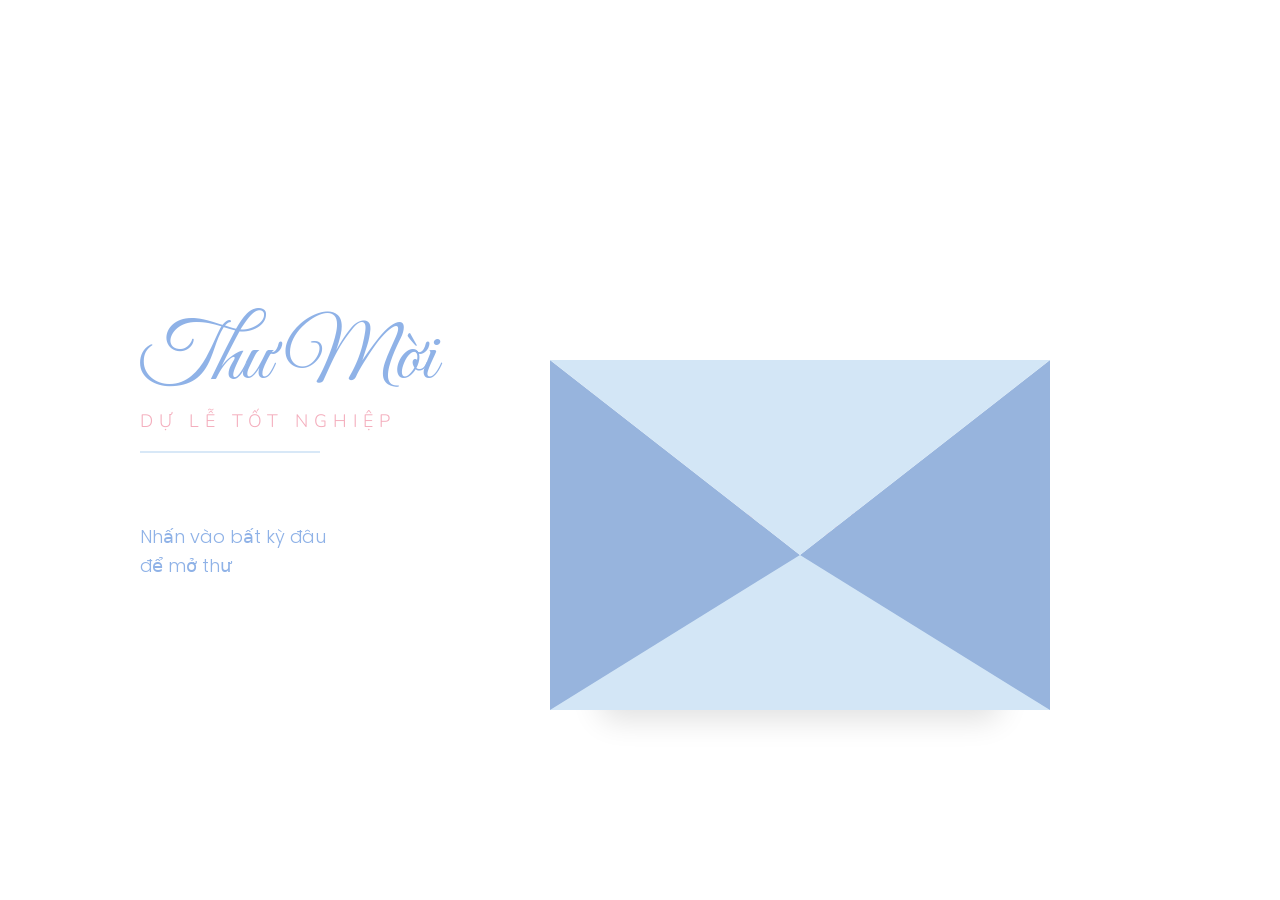
==== index.html @ f6ad63ce "Update index.html" ====
<!DOCTYPE html>
<html lang="vi">

<head>
    <meta charset="UTF-8">
    <meta name="viewport" content="width=device-width, initial-scale=1.0">
    <title>Graduation Invitation</title>

    <link rel="stylesheet" href="letter_style.css">

    <link rel="preconnect" href="https://fonts.googleapis.com">
    <link rel="preconnect" href="https://fonts.gstatic.com" crossorigin>

    <link href="https://fonts.googleapis.com/css2?family=Great+Vibes&family=Caveat:wght@700&family=Antonio:wght@300;400;500&family=Poppins:wght@300;400;500;600&display=swap" rel="stylesheet">
    <link href="https://fonts.googleapis.com/css2?family=Nunito:wght@300;400;500;600;700&display=swap" rel="stylesheet">
</head>

<body>

    <!-- ================= FULL INVITATION ================= -->

    <div class="invitation-full">

        <div class="invitation-card">

            <div class="invitation-hat">
                <img src="hat.svg" alt="">
            </div>

            

            <div class="guest-label">
                THÂN MỜI
            </div>

            <div class="guest-name-full" id="guestNameFull">
                Gia đình
            </div>

            <div class="invitation-title-small">
                ĐẾN DỰ
            </div>

            <div class="invitation-title">
                LỄ TỐT NGHIỆP
            </div>

            <!-- Calendar -->

            <div class="calendar-full">

                <div class="calendar-left">

                    <div class="calendar-line"></div>

                    <div class="calendar-text">
                        CHỦ NHẬT
                    </div>

                    <div class="calendar-line"></div>

                </div>

                <div class="calendar-middle">

                    <div class="month-full">
                        THÁNG 7
                    </div>

                    <div class="day-full">
                        05
                    </div>

                    <div class="year-full">
                        2026
                    </div>

                </div>

                <div class="calendar-right">

                    <div class="calendar-line"></div>

                    <div class="calendar-text">
                        16H00
                    </div>

                    <div class="calendar-line"></div>

                </div>

            </div>

            <!-- Information -->

            <div class="info-full">

                <div class="info-row">

                    <div class="info-icon location">
                        📍
                    </div>

                    <div class="info-content">

                        <div class="info-title">
                            Hội trường Nguyễn Văn Đạo - ĐHQGHN
                        </div>

                        <div class="info-sub">
                            144 Xuân Thủy, Cầu Giấy, Hà Nội
                        </div>

                    </div>

                </div>

                <div class="info-row">

                    <div class="info-icon phone-icon">
                        📞
                    </div>

                    <div class="info-content">

                        <div class="phone-number">
                            0968641340 - Yến Nhi
                        </div>

                        <div class="phone-number">
                            0344589899 - Phương Hoa
                        </div>

                    </div>

                </div>

            </div>

        
        </div>

    </div>


        <!-- ================= TRANG CHÍNH ================= -->

    <div class="container">

        <div class="hero">

            <div class="hero-left">

                <div class="page-title">

                    <h1>Thư Mời</h1>

                    <p>DỰ LỄ TỐT NGHIỆP</p>

                </div>

                <div class="click-tip">

                    <div class="tip-text">
                        Nhấn vào bất kỳ đâu<br>
                        để mở thư
                    </div>

                    <!-- <div class="arrow"></div> -->

                </div>

            </div>

            <div class="hero-right">

                <div class="envelope-wrapper">

                    <div class="envelope">

                        <div class="letter">

                            <div class="letter-content">

                                <div class="cap">
                                    <img src="hat.svg" alt="">
                                </div>

                                <div class="invite-text">
                                    Thân mời:
                                </div>

                                <div class="guest-name" id="guestName">
                                    Quý khách
                                </div>

                                <div class="month">
                                    THÁNG 7
                                </div>

                                <div class="calendar">

                                    <div class="calendar-side">

                                        <div class="line"></div>

                                        <div class="calendar-label">
                                            CHỦ NHẬT
                                        </div>

                                    </div>

                                    <div class="calendar-center">

                                        <div class="day">
                                            05
                                        </div>

                                        <div class="year">
                                            2026
                                        </div>

                                    </div>

                                    <div class="calendar-side">

                                        <div class="line"></div>

                                        <div class="calendar-time">
                                            16H00
                                        </div>

                                    </div>

                                </div>

                                <div class="info">

                                    <div class="info-item">
                                        📍 Hội trường Nguyễn Văn Đạo - ĐHQGHN
                                    </div>

                                    <div class="info-item">
                                        144 Xuân Thủy, Cầu Giấy, Hà Nội
                                    </div>

                                    <div class="info-item phone">
                                        📞 0966641340 - Yến Nhi
                                    </div>

                                    <div class="info-item phone">
                                        📞 0344589899 - Phương Hoa
                                    </div>

                                </div>

                            </div>

                        </div>

                    </div>

                </div>

            </div>

        </div>

    </div>

    <script>

        // ==========================
        // ĐỌC TÊN KHÁCH TỪ URL
        // ==========================

        // ==========================
// ĐỌC TÊN KHÁCH TỪ URL
// ==========================

const params = new URLSearchParams(window.location.search);

const guest = params.get("guest");

const displayName =
    guest && guest.trim()
        ? guest.trim()
        : "Quý khách";

document.getElementById("guestName").textContent = displayName;
document.getElementById("guestNameFull").textContent = displayName;

// Đổi tiêu đề tab
document.title = "Thư mời • " + displayName;

        // ==========================
        // MỞ THIỆP
        // ==========================
function scaleInvitation() {

    const card = document.querySelector(".invitation-card");

    // Trả về kích thước gốc để tính
    card.style.transform = "scale(1)";

    const cardWidth = card.offsetWidth;
    const cardHeight = card.offsetHeight;

    const scale = Math.min(
        (window.innerWidth - 40) / cardWidth,
        (window.innerHeight - 40) / cardHeight,
        1
    );

    card.style.transform = `scale(${scale})`;

}
        const envelope = document.querySelector(".envelope-wrapper");
        const invitation = document.querySelector(".invitation-full");
        const tipText = document.querySelector(".tip-text");

        let step = 0;

        document.addEventListener("click", function () {

            if (invitation.classList.contains("show")) return;

            if (step === 0) {

                envelope.classList.add("flap");

                tipText.innerHTML =
                    "Nhấn lần nữa<br>để xem thiệp";

                step++;

                return;

            }

            if (step === 1) {

    invitation.classList.add("show");

    scaleInvitation();

    step++;

    return;

}

        });

        invitation.addEventListener("click", function (e) {

            e.stopPropagation();

            invitation.classList.remove("show");

            tipText.innerHTML =
                "Nhấn lần nữa<br>để xem thiệp";

            step = 1;

        });
        window.addEventListener("resize", scaleInvitation);

    </script>

</body>

</html>
---- letter_style.css ----
:root {
    --primary: #ffffff;

    /* Background */
    --bg-color: #f3f4f7;

    /* Envelope */
    --bg-envelope-color: #d3e6f6;
    --envelope-tab: #d3e6f6;
    --envelope-cover: #97b4dd;

    /* Accent */
    --accent: #ffcfd5;

    /* Text */
    --txt-color: #5b6572;

    /* Shadow */
    --shadow-color: rgba(0,0,0,.12);
}

*{
    margin:0;
    padding:0;
    box-sizing:border-box;
}

body{
    min-height:100vh;
    display:flex;
    justify-content:center;
    align-items:center;
    background:var(--bg-color);
    font-family:"Poppins",sans-serif;
}

.container{

    width:100%;
    min-height:100vh;

    display:flex;
    justify-content:center;
    align-items:center;

    background:#fff;
}

/* ===========================
        HERO LAYOUT
=========================== */

.hero{

    width:min(1000px,90vw);

    display:flex;

    justify-content:space-between;

    align-items:center;

}

.hero-left{

    width:320px;

    display:flex;

    flex-direction:column;

    align-items:flex-start;

}

.hero-right{

    flex:1;

    display:flex;

    justify-content:center;
     margin-top:170px; 

}

/* ===========================
        TITLE
=========================== */

.page-title{

    text-align:left;

    margin-bottom:70px;

}

.page-title h1{

    font-family:"Great Vibes",cursive;

    font-size:82px;

    line-height:1;

    color:#8fb2e7;

    font-weight:400;

}

.page-title p{
       font-family:"Nunito",sans-serif;

    margin-top:8px;

    font-size:18px;

    letter-spacing:6px;

    color:#f4aebd;

    font-weight:300;

}

.page-title::after{

    content:"";

    display:block;

    width:180px;

    height:2px;

    margin-top:18px;

    background:#d8e8f7;

}

/* ===========================
      CLICK TIP
=========================== */

.click-tip{

    display:flex;

    align-items:center;

    gap:18px;

    color:#8fb2e7;

    animation:tip 2s ease-in-out infinite;

}

.tip-text{

    font-size:18px;

    line-height:1.6;

    text-align:left;

    font-weight:300;

}

.arrow{

    width:60px;

    height:2px;

    background:#8fb2e7;

    border-radius:2px;

    position:relative;

}

.arrow::after{

    content:"";

    position:absolute;

    right:0;

    top:-4px;

    width:10px;

    height:10px;

    border-top:2px solid #8fb2e7;

    border-right:2px solid #8fb2e7;

    transform:rotate(45deg);

}

@keyframes tip{

    0%,100%{

        opacity:.5;

        transform:translateX(0);

    }

    50%{

        opacity:1;

        transform:translateX(8px);

    }

}

/* ===========================
      ENVELOPE
=========================== */

.envelope-wrapper{

    position:relative;

    padding:40px;

    background:transparent;

    animation:float 3s ease-in-out infinite;

    transition:.3s;

}

.envelope-wrapper:hover{

    cursor:pointer;

    transform:translateY(-15px) scale(1.02);

}

@keyframes float{

    0%,100%{

        transform:translateY(0);

    }

    50%{

        transform:translateY(-10px);

    }

}

.envelope{

    position:relative;

    width:500px;

    height:350px;

}

/* Nắp */

.envelope::before{

    content:"";

    position:absolute;

    top:0;
    left:0;

    z-index:4;

    border-top:195px solid var(--envelope-tab);
    border-left:250px solid transparent;
    border-right:250px solid transparent;

    transform-origin:top;

    transition:.7s ease;

}

/* Thân */

.envelope::after{

    content:"";

    position:absolute;

    z-index:3;

    width:0;
    height:0;

    border-top:195px solid transparent;
    border-right:250px solid var(--envelope-cover);
    border-bottom:155px solid var(--envelope-tab);
    border-left:250px solid var(--envelope-cover);

}

/* ===========================
      LETTER
=========================== */

.letter{

    position:absolute;

    left:50%;

    bottom:0;

    transform:translateX(-50%);

    width:80%;

    height:94%;

    background:#fff;

    border-radius:14px;

    overflow:hidden;

    box-shadow:0 10px 30px rgba(0,0,0,.12);

    transition:
        bottom .8s cubic-bezier(.22,.61,.36,1),
        transform .8s cubic-bezier(.22,.61,.36,1);

    z-index:2;

}

.flap .envelope::before{

    transform:rotateX(180deg);

    z-index:0;

}

.flap .letter{

    bottom:250px;

}

/* ===========================
      LETTER CONTENT
=========================== */

.letter-content{

    width:100%;
    height:100%;

    padding:8px 15px 15px;

    display:flex;

    flex-direction:column;

    align-items:center;

    justify-content:flex-start;

    text-align:center;

    transform:translateY(-20px);

}

/* Mũ tốt nghiệp */

.cap{

    margin-top:6px;

    margin-bottom:8px;

    display:flex;

    justify-content:center;

    align-items:center;

}

.cap img{

    width:60px;

    height:auto;

    display:block;

}

/* Thân mời */

.invite-text{

    margin-top:10px;

    color:#8eaee0;

    font-size:18px;

    font-weight:300;

}

.guest-name{

    margin-top:8px;

    font-size:44px;

    font-weight:300;

    color:#ffc7d4;

}

/* Tháng */

.month{

    margin-top:18px;

    color:#8eaee0;

    font-size:24px;

    letter-spacing:2px;

}

/* Calendar */

.calendar{

    width:100%;

    margin-top:18px;

    display:flex;

    justify-content:space-between;

    align-items:center;

}

.calendar-side{

    width:32%;

}

.line{

    width:100%;

    height:2px;

    background:#8eaee0;

    margin-bottom:10px;

}

.calendar-label,

.calendar-time{
      font-family:"Poppins",sans-serif;

    color:#ffc7d4;

    font-size:20px;

    font-weight:600;

}

.calendar-center{

    width:36%;

}

.day{

    font-size:68px;

    line-height:1;

    color:#8eaee0;

    font-weight:300;

}

.year{

    margin-top:10px;

    font-size:28px;

    color:#8eaee0;

}

/* Thông tin */

.info{

    width:100%;

    margin-top:28px;

    text-align:left;

}

.info-item{

    margin-bottom:10px;

    color:#8eaee0;

    font-size:14px;

    line-height:1.5;

}

.phone{

    color:#ffc7d4;

}

/* ===========================
      FULL INVITATION
=========================== */

.invitation-full{

    position:fixed;

    inset:0;

    display:flex;

    justify-content:center;

    align-items:center;

    background:rgba(0,0,0,.25);

    backdrop-filter:blur(6px);

    opacity:0;

    visibility:hidden;


    transition:.45s ease;

    z-index:9999;

}

.invitation-full.show{

    opacity:1;

    visibility:visible;

}

.invitation-hat img{

           width:clamp(60px,6vw,90px);

    margin-bottom:clamp(12px,2vw,20px);

    display:block;

    box-shadow:none;

    background:none;

}

/* ===========================
      HEART (ẨN)
=========================== */

.heart{

    display:none;

}

/* ===========================
      RESPONSIVE
=========================== */

@media (max-width:1100px){

    .hero{

        width:100%;

        padding:40px;

        flex-direction:column;

        gap:60px;

    }

    .hero-left{

        width:100%;

        align-items:center;

        text-align:center;

    }

    .page-title{

        text-align:center;

        margin-bottom:40px;

    }

    .page-title::after{

        margin-left:auto;

        margin-right:auto;

    }

    .click-tip{

        justify-content:center;

    }

    .tip-text{
        font-family:"Nunito",sans-serif;
        text-align:center;

    }

}

@media (max-width:700px){

    .envelope{

        width:340px;

        height:240px;

    }

    .envelope::before{

        border-top:135px solid var(--envelope-tab);
        border-left:170px solid transparent;
        border-right:170px solid transparent;

    }

    .envelope::after{

        border-top:135px solid transparent;
        border-right:170px solid var(--envelope-cover);
        border-bottom:105px solid var(--envelope-tab);
        border-left:170px solid var(--envelope-cover);

    }

    .flap .letter{

        bottom:170px;

    }

    .page-title h1{

        font-size:64px;

    }

    .guest-name{

        font-size:34px;

    }

}



/* ===================================
        FULL INVITATION CARD
=================================== */

.invitation-full{

    position:fixed;

    inset:0;

    display:flex;

    justify-content:center;

    align-items:center;

    background:rgba(0,0,0,.25);

    backdrop-filter:blur(6px);

    opacity:0;

    visibility:hidden;

    transition:.4s;

    z-index:9999;

}

.invitation-full.show{

    opacity:1;

    visibility:visible;

}

.invitation-card{
     transform-origin: center;
    
     width:600px;

    max-width:88vw;



    padding:35px 40px;
width:min(720px,92vw);
    height: auto;

    background:#fffdfb;

    border:1px solid #eef4fb;



    box-shadow:0 25px 70px rgba(0,0,0,.18);

    display:flex;

    flex-direction:column;

    align-items:center;

    animation:popup .45s ease;

}

@keyframes popup{

    from{

        transform:scale(.9);

        opacity:0;

    }

    to{

        transform:scale(1);

        opacity:1;

    }

}

/* ========================= */

.invitation-hat img{

    width:90px;

    margin-bottom:20px;

}

.invitation-title-small{
    margin-bottom:10px;

    font-family:"Poppins",sans-serif;

      font-size:clamp(14px,2vw,20px);

    letter-spacing:10px;

    color:#8db2e5;

}

.invitation-title{
    margin-bottom:10px;
    margin-top:15px;

    font-family:"Nunito",sans-serif;

    font-size:55px;

    letter-spacing:2px;

    color:#efb5c6;

    line-height:1;

}

.guest-label{
    margin-bottom:10px;
    margin-top:25px;

    color:#8fb2e7;

    font-size:22px;

    letter-spacing:4px;

}

.guest-name-full{
    margin-bottom:10px;
    margin-top:20px;

    font-family:"Great Vibes",cursive;

      font-size:clamp(42px,6vw,80px);

    color:#efb6c7;

    line-height:1;

}

/* ===========================
        CALENDAR
=========================== */

.calendar-full{

    width:100%;

    margin-top:55px;

    display:flex;

    justify-content:space-between;

    align-items:center;

}

.calendar-left,
.calendar-right{

    width:28%;

    display:flex;

    flex-direction:column;

    align-items:center;

}

.calendar-line{

    width:100%;

    height:2px;

    background:#9ebae8;

    margin:14px 0;

}

.calendar-text{

       font-family:"Poppins",sans-serif;

    font-size:22px;

    color:#efb5c6;

    letter-spacing:2px;

}

.calendar-middle{

    width:44%;

    display:flex;

    flex-direction:column;

    align-items:center;

}

.month-full{

    color:#8fb2e7;

    font-size:22px;

    letter-spacing:3px;

    margin-bottom:8px;

}

.day-full{

    font-family:"Antonio",sans-serif;

    font-size:90px;

    color:#8db2e5;

    line-height:.9;

}

.year-full{

    margin-top:30px;

    font-family:"Poppins",sans-serif;

    font-size:34px;

    color:#8fb2e7;

}

/* ===========================
        INFO
=========================== */

.info-full{

    width:100%;

    margin-top:45px;

    display:flex;

    flex-direction:column;

    gap:12px;

    color:#8fb2e7;

    font-size:17px;

    line-height:1.7;

}

.phone-full{

    color:#f4aebd;

}


/* ===========================
        FOOTER
=========================== */

.footer-text{

    margin-top:30px;

    text-align:center;

    color:#8eaee0;

    font-size:15px;

    line-height:1.8;

    font-style:italic;

}

.info-row{

    display:flex;

    align-items:flex-start;

    gap:18px;

    margin-bottom:24px;

}

.info-icon{

    width:28px;

    font-size:22px;

    color:#efb6c7;

}

.info-content{

    flex:1;

}

.info-title{

    font-family:"Poppins",sans-serif;

    color:#8db2e5;

    font-size:22px;


}

.info-sub{
    font-family:"Poppins",sans-serif;

    margin-top:5px;

    color:#8db2e5;

    font-size:22px;

}

.phone-number{

    color:#efb6c7;

    margin-bottom:6px;

}
   /* =====================================
            MOBILE
===================================== */

@media (max-width:768px){

    body{

        overflow-x:hidden;

    }

    .container{

    min-height:100vh;

    padding:20px 15px 40px;

}

    .hero{

    width:100%;

    flex-direction:column;

    gap:15px;

}

    .hero-left{

        width:100%;

        align-items:center;

    }

   .hero-right{

    width:100%;

    display:flex;

    justify-content:center;

    margin-top:95px;   /* đẩy phong bì xuống */

}

    .page-title{

        text-align:center;

        margin-bottom:25px;

    }

    .page-title h1{

        font-size:58px;

    }

    .page-title p{
           font-family:"Nunito",sans-serif;
        font-size:15px;

        letter-spacing:4px;

    }

    .page-title::after{

        margin-left:auto;
        margin-right:auto;

    }

    .click-tip{

        justify-content:center;

    }

    .tip-text{
           font-family:"Nunito",sans-serif;
        text-align:center;

        font-size:16px;

    }

    /* Envelope */

    .envelope{

        width:340px;

        height:240px;

    }

    .envelope::before{

        border-top:135px solid var(--envelope-tab);
        border-left:170px solid transparent;
        border-right:170px solid transparent;

    }

    .envelope::after{

        border-top:135px solid transparent;
        border-right:170px solid var(--envelope-cover);
        border-bottom:105px solid var(--envelope-tab);
        border-left:170px solid var(--envelope-cover);

    }

    .letter{

        width:82%;

    }

    .flap .letter{

        bottom:170px;

    }

    .guest-name{

        font-size:32px;

    }

    .day{

        font-size:56px;

    }

    /* Popup */

    .invitation-card{
        transform-origin: center;
        width:94vw;

        height:auto;

        padding:20px 18px;

        border-radius:18px;

        overflow:hidden;

    }

    .invitation-hat img{

        width:60px;

        margin-bottom:12px;

    }

    .guest-label{

        font-size:16px;

        margin-top:8px;

        margin-bottom:8px;

    }

    .guest-name-full{

        font-size:48px;

        margin:10px 0 20px;

    }

    .invitation-title-small{

        font-size:16px;

        letter-spacing:6px;

    }

    .invitation-title{

         font-size:clamp(32px,4vw,55px);

        white-space:nowrap;
        font-family:"Nunito",sans-serif;
        margin:10px 0 20px;
        

    }

    .calendar-full{

        margin-top:20px;

    }

    .calendar-text{
        font-family:"Poppins",sans-serif;
        font-size:12px;

    }

    .month-full{

        font-size:18px;

    }

    .day-full{

        font-size:68px;

    }

    .year-full{

        margin-top:10px;

        font-size:24px;

    }

    .info-full{

        margin-top:20px;

        gap:14px;

    }

    .info-row{

        gap:12px;

        margin-bottom:10px;

    }

    .info-icon{

        font-size:18px;

        width:20px;

    }

    .info-title{

        font-size:15px;

    }

    .info-sub{

        font-size:13px;

    }

    .phone-number{

        font-size:15px;

    }

}
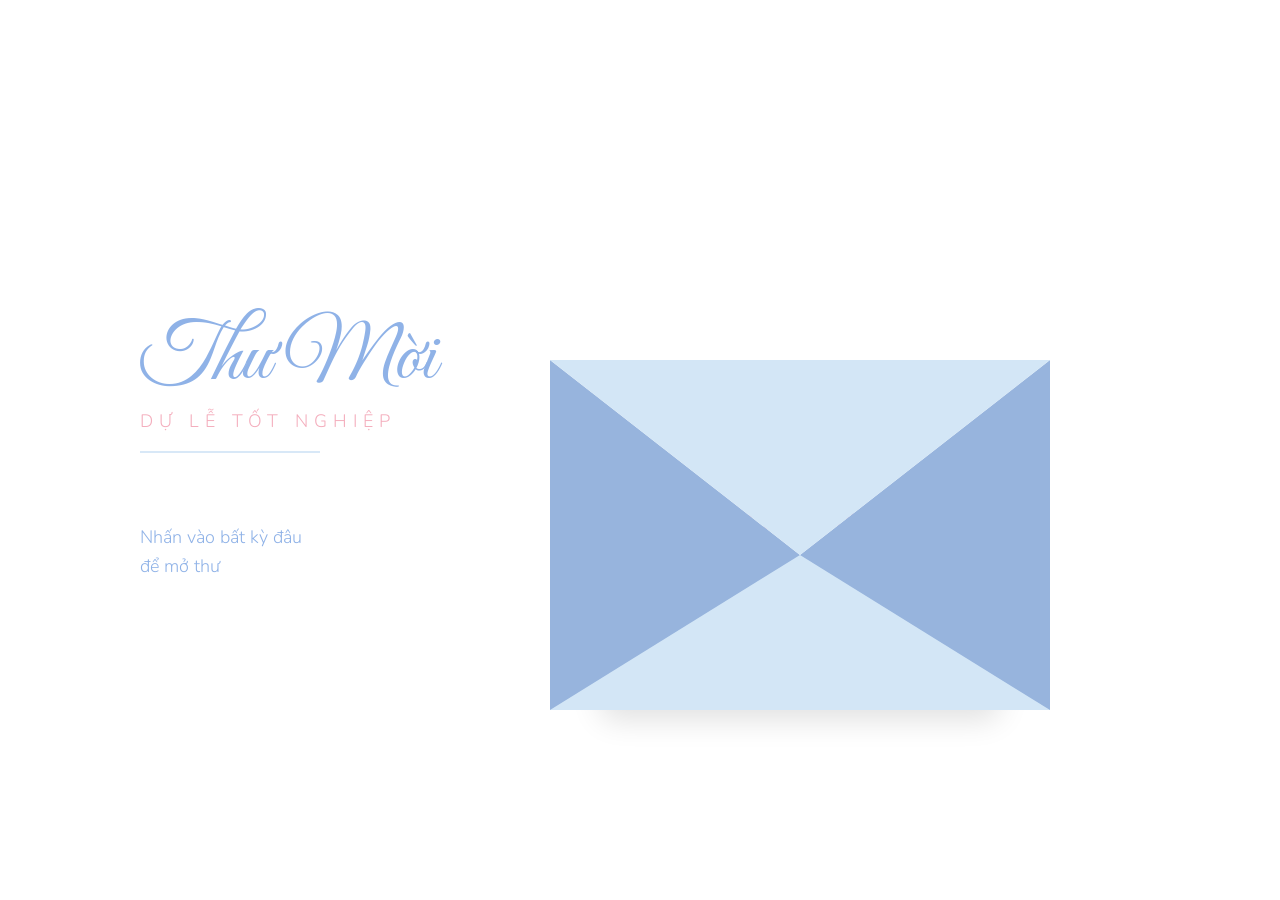
==== commit 3ca6e583: "Update index.html" ====
--- a/index.html
+++ b/index.html
@@ -30,7 +30,7 @@
             
 
             <div class="guest-label">
-                THÂN MỜI
+                KÍNH MỜI
             </div>
 
             <div class="guest-name-full" id="guestNameFull">
--- a/letter_style.css
+++ b/letter_style.css
@@ -31,7 +31,7 @@
     justify-content:center;
     align-items:center;
     background:var(--bg-color);
-    font-family:"Poppins",sans-serif;
+    font-family:"Nunito",sans-serif;
 }
 
 .container{
@@ -499,7 +499,7 @@
 .calendar-label,
 
 .calendar-time{
-      font-family:"Poppins",sans-serif;
+      font-family:"Nunito",sans-serif;
 
     color:#ffc7d4;
 
@@ -839,7 +839,7 @@
 .invitation-title-small{
     margin-bottom:10px;
 
-    font-family:"Poppins",sans-serif;
+    font-family:"Nunito",sans-serif;
 
       font-size:clamp(14px,2vw,20px);
 
@@ -936,7 +936,7 @@
 
 .calendar-text{
 
-       font-family:"Poppins",sans-serif;
+       font-family:"Nunito",sans-serif;
 
     font-size:22px;
 
@@ -986,7 +986,7 @@
 
     margin-top:30px;
 
-    font-family:"Poppins",sans-serif;
+    font-family:"Nunito",sans-serif;
 
     font-size:34px;
 
@@ -1075,7 +1075,7 @@
 
 .info-title{
 
-    font-family:"Poppins",sans-serif;
+    font-family:"Nunito",sans-serif;
 
     color:#8db2e5;
 
@@ -1085,7 +1085,7 @@
 }
 
 .info-sub{
-    font-family:"Poppins",sans-serif;
+    font-family:"Nunito",sans-serif;
 
     margin-top:5px;
 
@@ -1314,7 +1314,7 @@
     }
 
     .calendar-text{
-        font-family:"Poppins",sans-serif;
+        font-family:"Nunito",sans-serif;
         font-size:12px;
 
     }
@@ -1365,20 +1365,20 @@
 
     .info-title{
 
-        font-size:15px;
+        font-size:17px;
 
     }
 
     .info-sub{
 
-        font-size:13px;
+        font-size:17px;
 
     }
 
     .phone-number{
 
-        font-size:15px;
-
-    }
-
-}
+        font-size:17px;
+
+    }
+
+}
